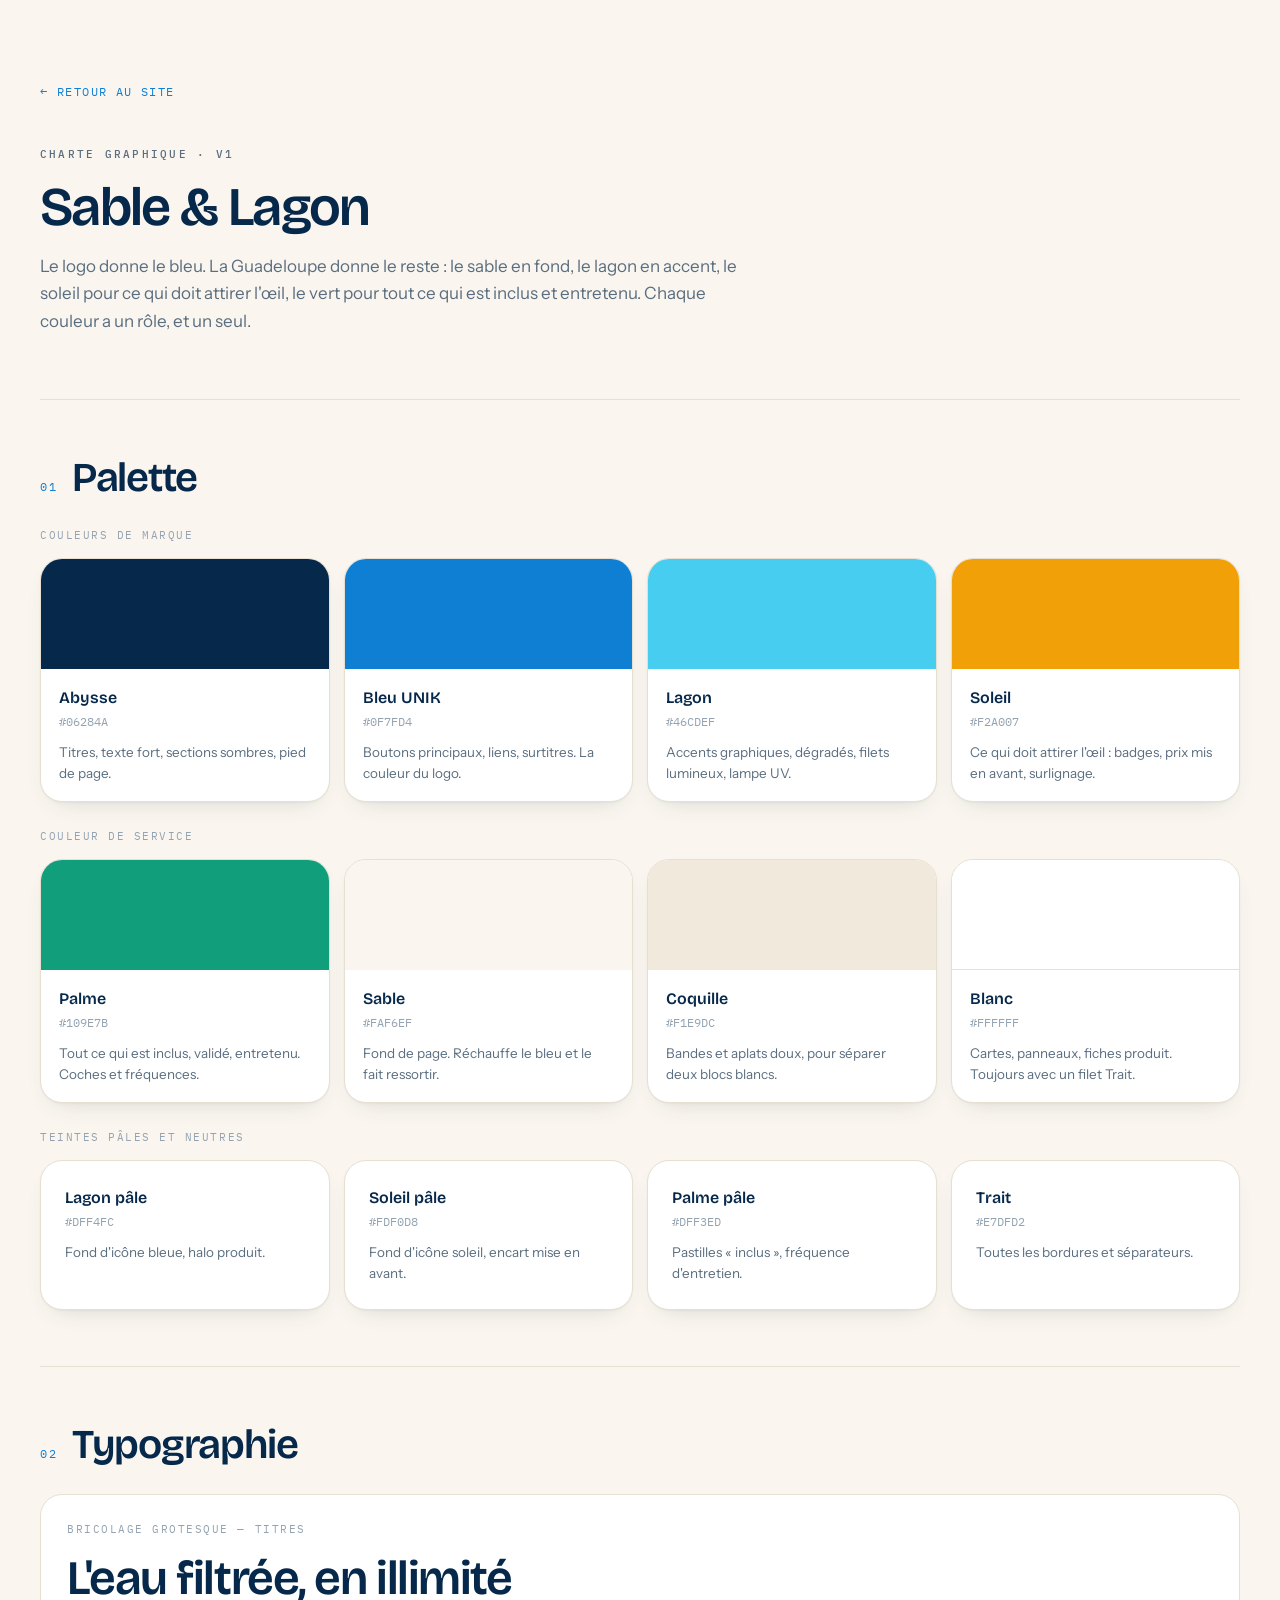
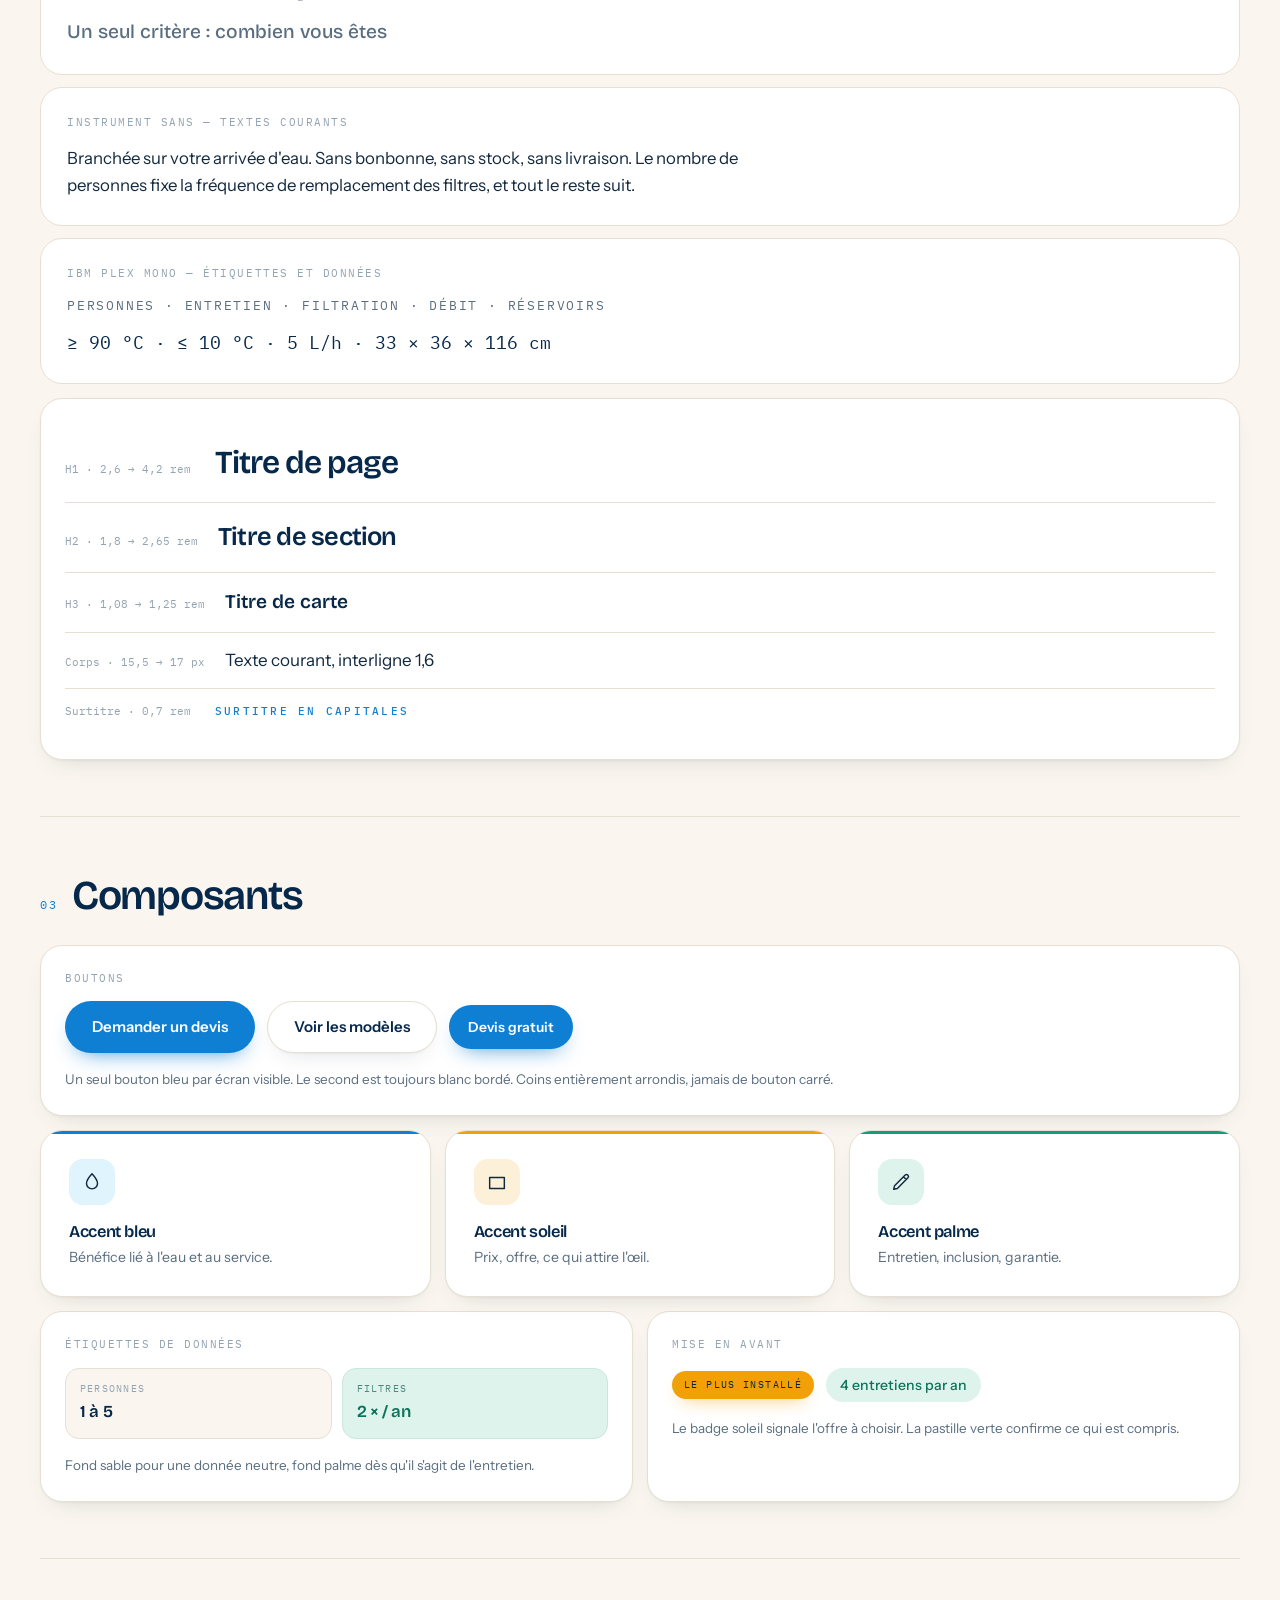
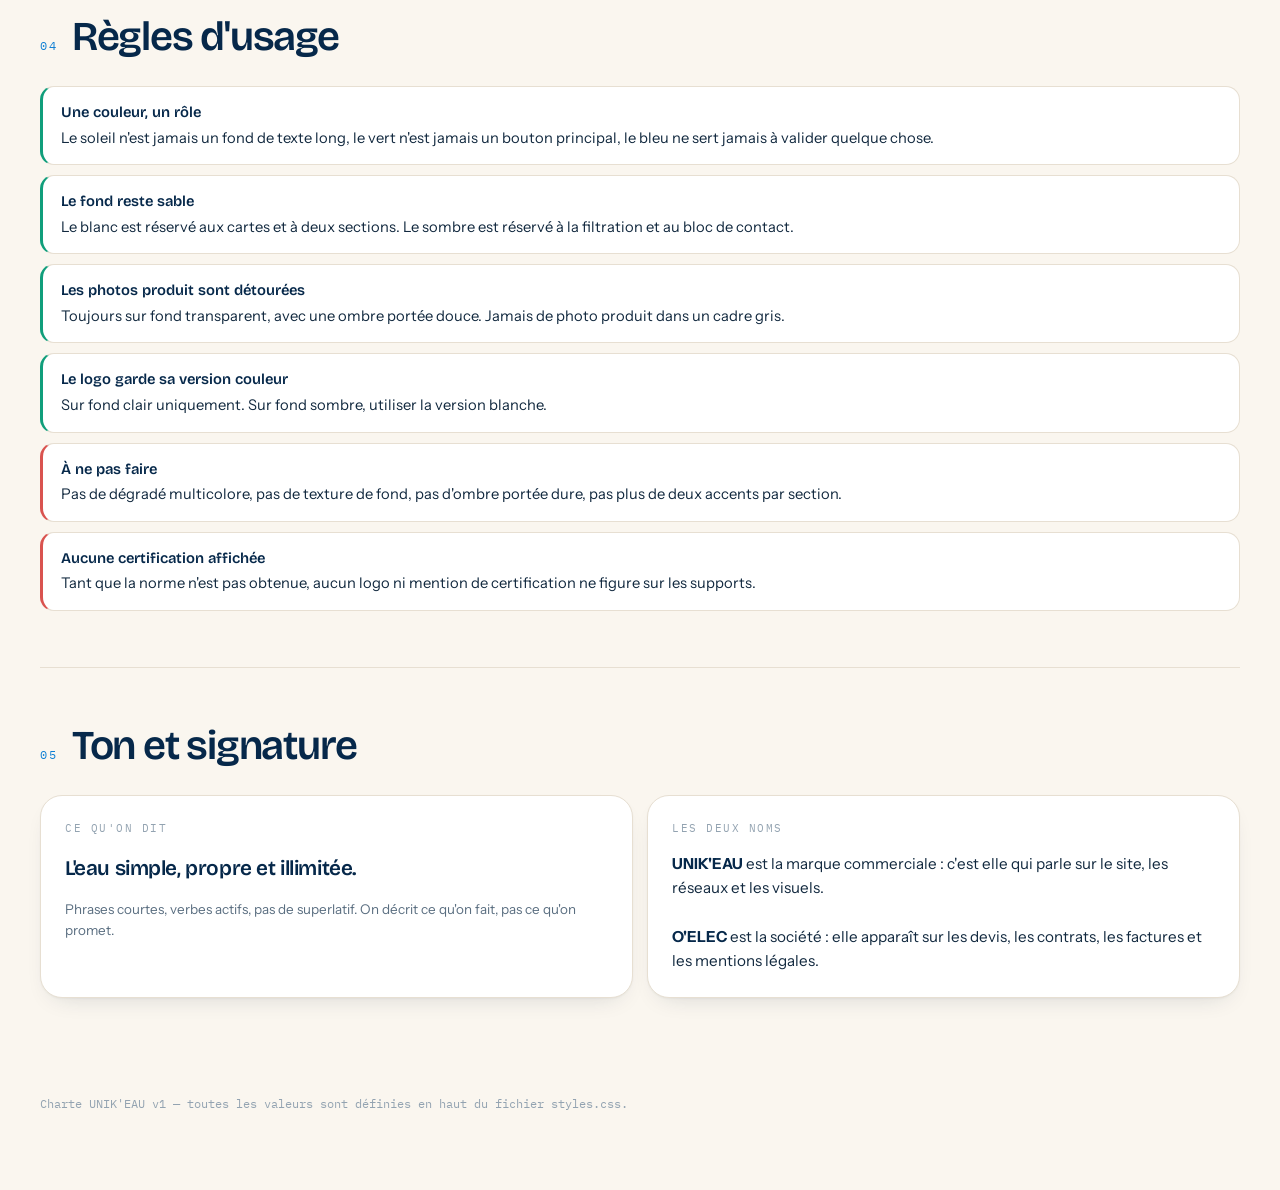
==== charte.html @ b3bba98c "Add files via upload" ====
<!doctype html>
<html lang="fr">
<head>
<meta charset="utf-8">
<meta name="viewport" content="width=device-width, initial-scale=1">
<title>Charte graphique — UNIK'EAU</title>
<meta name="robots" content="noindex, nofollow">
<meta name="theme-color" content="#FAF6EF">
<link rel="icon" href="assets/favicon.ico" sizes="any">
<link rel="preconnect" href="https://fonts.googleapis.com">
<link rel="preconnect" href="https://fonts.gstatic.com" crossorigin>
<link href="https://fonts.googleapis.com/css2?family=Bricolage+Grotesque:opsz,wght@12..96,400;12..96,500;12..96,600;12..96,700&family=Instrument+Sans:wght@400;500;600&family=IBM+Plex+Mono:wght@400;500&display=swap" rel="stylesheet">
<link rel="stylesheet" href="styles.css">
<style>
  .doc{padding:clamp(40px,6vw,80px) 0}
  .doc__head{max-width:64ch;margin-bottom:clamp(40px,5vw,64px)}
  .doc__head h1{font-size:clamp(2.2rem,4.4vw,3.4rem)}
  .doc__head p{margin-top:18px;color:var(--encre-2)}
  .block{padding:clamp(34px,4.4vw,64px) 0;border-top:1px solid var(--trait)}
  .block__title{display:flex;align-items:baseline;gap:14px;margin-bottom:28px}
  .block__num{font-family:var(--data);font-size:.74rem;letter-spacing:.16em;color:var(--bleu)}
  .grid{display:grid;gap:14px}
  .g2{grid-template-columns:repeat(2,1fr)}
  .g3{grid-template-columns:repeat(3,1fr)}
  .g4{grid-template-columns:repeat(4,1fr)}
  .card{background:var(--blanc);border:1px solid var(--trait);border-radius:var(--r-lg);padding:24px;box-shadow:var(--sh-1)}

  .swatch{border:1px solid var(--trait);border-radius:var(--r-lg);overflow:hidden;background:var(--blanc);box-shadow:var(--sh-1)}
  .swatch__chip{height:110px}
  .swatch__info{padding:16px 18px}
  .swatch__name{font-family:var(--titre);font-weight:600;font-size:1rem;color:var(--abysse)}
  .swatch__hex{font-family:var(--data);font-size:.74rem;color:var(--encre-3);margin-top:2px}
  .swatch__use{font-size:.84rem;color:var(--encre-2);margin-top:10px}

  .type__sample{border:1px solid var(--trait);border-radius:var(--r-lg);background:var(--blanc);padding:26px;margin-bottom:12px}
  .type__meta{font-family:var(--data);font-size:.68rem;letter-spacing:.14em;text-transform:uppercase;color:var(--encre-3);margin-bottom:14px}
  .scale div{display:flex;align-items:baseline;gap:20px;padding:14px 0;border-top:1px solid var(--trait);flex-wrap:wrap}
  .scale div:first-child{border-top:0}
  .scale code{font-family:var(--data);font-size:.7rem;color:var(--encre-3);min-width:130px}

  .demo{display:flex;flex-wrap:wrap;gap:12px;align-items:center}
  .rules{display:grid;gap:10px;list-style:none;margin:0;padding:0}
  .rules li{padding:14px 18px;border-radius:14px;background:var(--blanc);border:1px solid var(--trait);font-size:.92rem;border-left:3px solid var(--palme)}
  .rules li.no{border-left-color:#D9534F}
  .rules b{font-family:var(--titre);font-weight:600;color:var(--abysse);display:block;margin-bottom:2px}
  .back{display:inline-flex;align-items:center;gap:8px;font-family:var(--data);font-size:.74rem;letter-spacing:.12em;text-transform:uppercase;color:var(--bleu);text-decoration:none;margin-bottom:26px}
  @media (max-width:820px){.g4{grid-template-columns:repeat(2,1fr)}.g3{grid-template-columns:1fr}.g2{grid-template-columns:1fr}}
</style>
</head>
<body>

<div class="wrap doc">

  <a class="back" href="index.html">← Retour au site</a>

  <header class="doc__head">
    <p class="eyebrow">Charte graphique · v1</p>
    <h1>Sable &amp; Lagon</h1>
    <p>Le logo donne le bleu. La Guadeloupe donne le reste : le sable en fond, le lagon en accent, le soleil pour ce qui doit attirer l'œil, le vert pour tout ce qui est inclus et entretenu. Chaque couleur a un rôle, et un seul.</p>
  </header>

  <!-- 01 · PALETTE -->
  <section class="block">
    <div class="block__title"><span class="block__num">01</span><h2>Palette</h2></div>

    <p class="type__meta">Couleurs de marque</p>
    <div class="grid g4" style="margin-bottom:26px">
      <div class="swatch">
        <div class="swatch__chip" style="background:#06284A"></div>
        <div class="swatch__info">
          <p class="swatch__name">Abysse</p><p class="swatch__hex">#06284A</p>
          <p class="swatch__use">Titres, texte fort, sections sombres, pied de page.</p>
        </div>
      </div>
      <div class="swatch">
        <div class="swatch__chip" style="background:#0F7FD4"></div>
        <div class="swatch__info">
          <p class="swatch__name">Bleu UNIK</p><p class="swatch__hex">#0F7FD4</p>
          <p class="swatch__use">Boutons principaux, liens, surtitres. La couleur du logo.</p>
        </div>
      </div>
      <div class="swatch">
        <div class="swatch__chip" style="background:#46CDEF"></div>
        <div class="swatch__info">
          <p class="swatch__name">Lagon</p><p class="swatch__hex">#46CDEF</p>
          <p class="swatch__use">Accents graphiques, dégradés, filets lumineux, lampe UV.</p>
        </div>
      </div>
      <div class="swatch">
        <div class="swatch__chip" style="background:#F2A007"></div>
        <div class="swatch__info">
          <p class="swatch__name">Soleil</p><p class="swatch__hex">#F2A007</p>
          <p class="swatch__use">Ce qui doit attirer l'œil : badges, prix mis en avant, surlignage.</p>
        </div>
      </div>
    </div>

    <p class="type__meta">Couleur de service</p>
    <div class="grid g4" style="margin-bottom:26px">
      <div class="swatch">
        <div class="swatch__chip" style="background:#109E7B"></div>
        <div class="swatch__info">
          <p class="swatch__name">Palme</p><p class="swatch__hex">#109E7B</p>
          <p class="swatch__use">Tout ce qui est inclus, validé, entretenu. Coches et fréquences.</p>
        </div>
      </div>
      <div class="swatch">
        <div class="swatch__chip" style="background:#FAF6EF"></div>
        <div class="swatch__info">
          <p class="swatch__name">Sable</p><p class="swatch__hex">#FAF6EF</p>
          <p class="swatch__use">Fond de page. Réchauffe le bleu et le fait ressortir.</p>
        </div>
      </div>
      <div class="swatch">
        <div class="swatch__chip" style="background:#F1E9DC"></div>
        <div class="swatch__info">
          <p class="swatch__name">Coquille</p><p class="swatch__hex">#F1E9DC</p>
          <p class="swatch__use">Bandes et aplats doux, pour séparer deux blocs blancs.</p>
        </div>
      </div>
      <div class="swatch">
        <div class="swatch__chip" style="background:#FFFFFF;border-bottom:1px solid #E7DFD2"></div>
        <div class="swatch__info">
          <p class="swatch__name">Blanc</p><p class="swatch__hex">#FFFFFF</p>
          <p class="swatch__use">Cartes, panneaux, fiches produit. Toujours avec un filet Trait.</p>
        </div>
      </div>
    </div>

    <p class="type__meta">Teintes pâles et neutres</p>
    <div class="grid g4">
      <div class="card"><p class="swatch__name">Lagon pâle</p><p class="swatch__hex">#DFF4FC</p><p class="swatch__use">Fond d'icône bleue, halo produit.</p></div>
      <div class="card"><p class="swatch__name">Soleil pâle</p><p class="swatch__hex">#FDF0D8</p><p class="swatch__use">Fond d'icône soleil, encart mise en avant.</p></div>
      <div class="card"><p class="swatch__name">Palme pâle</p><p class="swatch__hex">#DFF3ED</p><p class="swatch__use">Pastilles « inclus », fréquence d'entretien.</p></div>
      <div class="card"><p class="swatch__name">Trait</p><p class="swatch__hex">#E7DFD2</p><p class="swatch__use">Toutes les bordures et séparateurs.</p></div>
    </div>
  </section>

  <!-- 02 · TYPOGRAPHIE -->
  <section class="block">
    <div class="block__title"><span class="block__num">02</span><h2>Typographie</h2></div>

    <div class="type__sample">
      <p class="type__meta">Bricolage Grotesque — titres</p>
      <p style="font-family:var(--titre);font-weight:600;font-size:clamp(2rem,4vw,3rem);letter-spacing:-.03em;line-height:1.05;color:var(--abysse)">L'eau filtrée, en illimité</p>
      <p style="font-family:var(--titre);font-weight:500;font-size:1.2rem;margin-top:14px;color:var(--encre-2)">Un seul critère : combien vous êtes</p>
    </div>

    <div class="type__sample">
      <p class="type__meta">Instrument Sans — textes courants</p>
      <p style="font-size:1.05rem;max-width:62ch">Branchée sur votre arrivée d'eau. Sans bonbonne, sans stock, sans livraison. Le nombre de personnes fixe la fréquence de remplacement des filtres, et tout le reste suit.</p>
    </div>

    <div class="type__sample">
      <p class="type__meta">IBM Plex Mono — étiquettes et données</p>
      <p style="font-family:var(--data);font-size:.8rem;letter-spacing:.14em;text-transform:uppercase;color:var(--encre-2)">Personnes · Entretien · Filtration · Débit · Réservoirs</p>
      <p style="font-family:var(--data);font-size:1.1rem;margin-top:12px;color:var(--abysse)">≥ 90 °C · ≤ 10 °C · 5 L/h · 33 × 36 × 116 cm</p>
    </div>

    <div class="card scale" style="margin-top:14px">
      <div><code>H1 · 2,6 → 4,2 rem</code><span style="font-family:var(--titre);font-weight:600;font-size:2rem;letter-spacing:-.03em;color:var(--abysse)">Titre de page</span></div>
      <div><code>H2 · 1,8 → 2,65 rem</code><span style="font-family:var(--titre);font-weight:600;font-size:1.6rem;letter-spacing:-.03em;color:var(--abysse)">Titre de section</span></div>
      <div><code>H3 · 1,08 → 1,25 rem</code><span style="font-family:var(--titre);font-weight:600;font-size:1.2rem;color:var(--abysse)">Titre de carte</span></div>
      <div><code>Corps · 15,5 → 17 px</code><span>Texte courant, interligne 1,6</span></div>
      <div><code>Surtitre · 0,7 rem</code><span class="eyebrow" style="margin:0">Surtitre en capitales</span></div>
    </div>
  </section>

  <!-- 03 · COMPOSANTS -->
  <section class="block">
    <div class="block__title"><span class="block__num">03</span><h2>Composants</h2></div>

    <div class="card" style="margin-bottom:14px">
      <p class="type__meta">Boutons</p>
      <div class="demo">
        <span class="btn btn--primary">Demander un devis</span>
        <span class="btn btn--soft">Voir les modèles</span>
        <span class="btn btn--primary btn--sm">Devis gratuit</span>
      </div>
      <p class="swatch__use" style="margin-top:16px">Un seul bouton bleu par écran visible. Le second est toujours blanc bordé. Coins entièrement arrondis, jamais de bouton carré.</p>
    </div>

    <div class="grid g3" style="margin-bottom:14px">
      <div class="perk perk--bleu">
        <span class="perk__ico"><svg viewBox="0 0 24 24" aria-hidden="true"><path d="M12 3s6 6.5 6 10.5A6 6 0 0 1 6 13.5C6 9.5 12 3 12 3Z" fill="none" stroke="currentColor" stroke-width="1.6"/></svg></span>
        <h3>Accent bleu</h3><p>Bénéfice lié à l'eau et au service.</p>
      </div>
      <div class="perk perk--soleil">
        <span class="perk__ico"><svg viewBox="0 0 24 24" aria-hidden="true"><path d="M4 7h16v12H4z" fill="none" stroke="currentColor" stroke-width="1.6"/></svg></span>
        <h3>Accent soleil</h3><p>Prix, offre, ce qui attire l'œil.</p>
      </div>
      <div class="perk perk--palme">
        <span class="perk__ico"><svg viewBox="0 0 24 24" aria-hidden="true"><path d="m14.7 6.3 3 3M4 20l1-4L16.6 4.4a2 2 0 0 1 2.8 0l.2.2a2 2 0 0 1 0 2.8L8 19l-4 1Z" fill="none" stroke="currentColor" stroke-width="1.6"/></svg></span>
        <h3>Accent palme</h3><p>Entretien, inclusion, garantie.</p>
      </div>
    </div>

    <div class="grid g2">
      <div class="card">
        <p class="type__meta">Étiquettes de données</p>
        <div class="meters" style="margin-top:0">
          <p class="meter"><span class="meter__k">Personnes</span><span class="meter__v">1 à 5</span></p>
          <p class="meter meter--palme"><span class="meter__k">Filtres</span><span class="meter__v">2 × / an</span></p>
        </div>
        <p class="swatch__use" style="margin-top:16px">Fond sable pour une donnée neutre, fond palme dès qu'il s'agit de l'entretien.</p>
      </div>
      <div class="card">
        <p class="type__meta">Mise en avant</p>
        <div class="demo">
          <span class="mcard__flag" style="position:static">Le plus installé</span>
          <span class="plan__maint" style="margin:0">4 entretiens par an</span>
        </div>
        <p class="swatch__use" style="margin-top:16px">Le badge soleil signale l'offre à choisir. La pastille verte confirme ce qui est compris.</p>
      </div>
    </div>
  </section>

  <!-- 04 · RÈGLES -->
  <section class="block">
    <div class="block__title"><span class="block__num">04</span><h2>Règles d'usage</h2></div>
    <ul class="rules">
      <li><b>Une couleur, un rôle</b>Le soleil n'est jamais un fond de texte long, le vert n'est jamais un bouton principal, le bleu ne sert jamais à valider quelque chose.</li>
      <li><b>Le fond reste sable</b>Le blanc est réservé aux cartes et à deux sections. Le sombre est réservé à la filtration et au bloc de contact.</li>
      <li><b>Les photos produit sont détourées</b>Toujours sur fond transparent, avec une ombre portée douce. Jamais de photo produit dans un cadre gris.</li>
      <li><b>Le logo garde sa version couleur</b>Sur fond clair uniquement. Sur fond sombre, utiliser la version blanche.</li>
      <li class="no"><b>À ne pas faire</b>Pas de dégradé multicolore, pas de texture de fond, pas d'ombre portée dure, pas plus de deux accents par section.</li>
      <li class="no"><b>Aucune certification affichée</b>Tant que la norme n'est pas obtenue, aucun logo ni mention de certification ne figure sur les supports.</li>
    </ul>
  </section>

  <!-- 05 · IDENTITÉ ÉCRITE -->
  <section class="block">
    <div class="block__title"><span class="block__num">05</span><h2>Ton et signature</h2></div>
    <div class="grid g2">
      <div class="card">
        <p class="type__meta">Ce qu'on dit</p>
        <p style="font-family:var(--titre);font-size:1.3rem;font-weight:600;letter-spacing:-.02em;color:var(--abysse)">L'eau simple, propre et illimitée.</p>
        <p class="swatch__use" style="margin-top:14px">Phrases courtes, verbes actifs, pas de superlatif. On décrit ce qu'on fait, pas ce qu'on promet.</p>
      </div>
      <div class="card">
        <p class="type__meta">Les deux noms</p>
        <p style="font-size:.95rem"><strong style="color:var(--abysse)">UNIK'EAU</strong> est la marque commerciale : c'est elle qui parle sur le site, les réseaux et les visuels.<br><br><strong style="color:var(--abysse)">O'ELEC</strong> est la société : elle apparaît sur les devis, les contrats, les factures et les mentions légales.</p>
      </div>
    </div>
  </section>

  <p style="margin-top:40px;font-family:var(--data);font-size:.72rem;color:var(--encre-3)">
    Charte UNIK'EAU v1 — toutes les valeurs sont définies en haut du fichier styles.css.
  </p>
</div>

</body>
</html>
---- styles.css ----
/* ==========================================================================
   UNIK'EAU — CHARTE GRAPHIQUE « SABLE & LAGON »
   --------------------------------------------------------------------------
   Le logo donne le bleu. La Guadeloupe donne le reste :
   le sable en fond, le lagon en accent, le soleil pour ce qui doit
   attirer l'œil, le vert pour tout ce qui est inclus et entretenu.

   RÔLES DES COULEURS — ne jamais les mélanger
   · Abysse   #06284A  titres, sections sombres, texte fort
   · Bleu     #0F7FD4  actions principales, liens, marque
   · Lagon    #46CDEF  accents graphiques, dégradés, filets
   · Soleil   #F2A007  mises en avant, badges, chiffres clés
   · Palme    #109E7B  ce qui est inclus, validé, entretenu
   · Sable    #FAF6EF  fond de page
   · Coquille #F1E9DC  bandes, séparations, aplats doux

   TYPOGRAPHIE
   · Bricolage Grotesque  titres
   · Instrument Sans      textes courants
   · IBM Plex Mono        étiquettes, données, chiffres techniques
   ========================================================================== */

:root{
  /* ---- Couleurs de marque ---- */
  --abysse:#06284A;
  --abysse-2:#041D38;
  --bleu:#0F7FD4;
  --bleu-d:#0B62A8;
  --lagon:#46CDEF;
  --lagon-p:#DFF4FC;
  --soleil:#F2A007;
  --soleil-p:#FDF0D8;
  --palme:#109E7B;
  --palme-p:#DFF3ED;

  /* ---- Neutres ---- */
  --sable:#FAF6EF;
  --coquille:#F1E9DC;
  --blanc:#FFFFFF;
  --encre:#12293F;
  --encre-2:#5A6E80;
  --encre-3:#93A3B1;
  --trait:#E7DFD2;
  --trait-2:#D8CDBB;

  /* ---- Typographie ---- */
  --titre:'Bricolage Grotesque',system-ui,sans-serif;
  --texte:'Instrument Sans',system-ui,-apple-system,sans-serif;
  --data:'IBM Plex Mono',ui-monospace,monospace;

  /* ---- Formes ---- */
  --r-sm:12px; --r-md:16px; --r-lg:22px; --r-xl:28px; --r-pill:999px;
  --ease:cubic-bezier(.2,.8,.25,1);
  --sh-1:0 1px 2px rgba(18,41,63,.04), 0 10px 26px -14px rgba(18,41,63,.2);
  --sh-2:0 2px 5px rgba(18,41,63,.05), 0 26px 50px -24px rgba(18,41,63,.28);

  --wrap:1200px;
  --pad:clamp(20px,5vw,44px);
}

*,*::before,*::after{box-sizing:border-box}
html{scroll-behavior:smooth;-webkit-text-size-adjust:100%;overflow-x:hidden}
body{
  margin:0;background:var(--sable);color:var(--encre);
  font-family:var(--texte);font-size:clamp(15.5px,.45vw + 14.6px,17px);line-height:1.6;
  overflow-x:hidden;-webkit-font-smoothing:antialiased;
}
img{max-width:100%;height:auto;display:block}
a{color:inherit}
::selection{background:var(--lagon-p)}

.wrap{width:100%;max-width:var(--wrap);margin-inline:auto;padding-inline:var(--pad)}
.wrap--narrow{max-width:880px}
.section{padding:clamp(62px,7.5vw,106px) 0;position:relative}
.section--tight{padding-block:clamp(34px,4vw,56px)}
.section--blanc{background:var(--blanc);border-block:1px solid var(--trait)}
.section--coquille{background:var(--coquille)}

.skip{position:absolute;left:-9999px;top:0;background:#fff;padding:12px 18px;z-index:200}
.skip:focus{left:0}
:where(a,button,summary):focus-visible{outline:2px solid var(--bleu);outline-offset:3px;border-radius:10px}

.progress{position:fixed;top:0;left:0;right:0;height:3px;z-index:120}
.progress span{display:block;height:100%;width:0;background:linear-gradient(90deg,var(--bleu),var(--lagon))}

/* ================================================== TYPOGRAPHIE ======== */
h1,h2,h3{font-family:var(--titre);font-weight:600;letter-spacing:-.03em;line-height:1.05;margin:0;color:var(--abysse)}
h1{font-size:clamp(2.6rem,5.4vw,4.2rem);line-height:1.02}
h1 em{font-style:normal;color:var(--bleu);position:relative}
h1 em::after{
  content:"";position:absolute;left:-.02em;right:-.02em;bottom:.04em;height:.2em;border-radius:6px;
  background:var(--soleil);opacity:.3;z-index:-1;
}
h2{font-size:clamp(1.8rem,3.2vw,2.65rem)}
h3{font-size:clamp(1.08rem,1.35vw,1.25rem);letter-spacing:-.022em}
p{margin:0}

.eyebrow{
  font-family:var(--data);font-size:.7rem;font-weight:500;letter-spacing:.2em;
  text-transform:uppercase;color:var(--bleu);margin:0 0 16px;
}
.pill{
  display:inline-flex;align-items:center;gap:9px;margin:0 0 26px;
  font-family:var(--data);font-size:.68rem;letter-spacing:.14em;text-transform:uppercase;
  color:var(--encre-2);background:var(--blanc);border:1px solid var(--trait);
  padding:8px 15px;border-radius:var(--r-pill);box-shadow:var(--sh-1);
}
.pill .dot{width:6px;height:6px;border-radius:50%;background:var(--palme);box-shadow:0 0 0 3px var(--palme-p)}

.lead{font-size:clamp(1rem,1.05vw,1.12rem);color:var(--encre-2);margin-top:22px;max-width:44ch}

.shead{max-width:58ch;margin:0 auto clamp(38px,4.6vw,58px);text-align:center}
.shead--left{margin-inline:0;text-align:left}
.shead__lead{margin-top:16px;color:var(--encre-2);font-size:1rem}

.link{
  display:inline-flex;align-items:center;gap:9px;margin-top:20px;
  font-family:var(--data);font-size:.74rem;letter-spacing:.1em;text-transform:uppercase;
  color:var(--bleu);text-decoration:none;transition:gap .25s var(--ease);
}
.link svg{width:16px;height:16px;fill:none;stroke:currentColor;stroke-width:1.7;stroke-linecap:round;stroke-linejoin:round}
.link:hover{gap:14px}

/* ====================================================== BOUTONS ======== */
.btn{
  display:inline-flex;align-items:center;justify-content:center;gap:10px;
  font-family:var(--texte);font-weight:600;font-size:.94rem;
  padding:13px 26px;border-radius:var(--r-pill);border:1px solid transparent;
  text-decoration:none;cursor:pointer;white-space:nowrap;
  transition:transform .2s var(--ease),box-shadow .25s,background .25s,border-color .25s,color .25s;
}
.btn:hover{transform:translateY(-2px)}
.btn:active{transform:translateY(0) scale(.98)}
.btn .ico{width:19px;height:19px;fill:currentColor;flex:none}
.btn--primary{color:#fff;background:var(--bleu);box-shadow:0 10px 22px -12px rgba(15,127,212,.9)}
.btn--primary:hover{background:var(--bleu-d);box-shadow:0 16px 30px -14px rgba(15,127,212,1)}
.btn--soft{color:var(--abysse);background:var(--blanc);border-color:var(--trait);box-shadow:var(--sh-1)}
.btn--soft:hover{border-color:var(--trait-2)}
.btn--outline{color:#fff;background:transparent;border-color:rgba(255,255,255,.32)}
.btn--outline:hover{background:rgba(255,255,255,.1)}
.btn--sm{padding:10px 18px;font-size:.87rem}
.btn--lg{padding:16px 30px;font-size:1rem}
.btn--full{width:100%;margin-top:24px}

/* ========================================================== NAV ======== */
.nav{position:sticky;top:0;z-index:100;border-bottom:1px solid transparent;transition:background .3s,border-color .3s}
.nav.is-stuck{background:rgba(250,246,239,.88);border-bottom-color:var(--trait);-webkit-backdrop-filter:blur(18px);backdrop-filter:blur(18px)}
.nav__inner{width:100%;max-width:var(--wrap);margin-inline:auto;padding:14px var(--pad);display:flex;align-items:center;gap:24px}
.nav__brand{flex:none;line-height:0}
.nav__brand img{width:112px}
.nav__links{display:flex;gap:28px;margin-inline:auto}
.nav__links a{text-decoration:none;font-size:.93rem;font-weight:500;color:var(--encre-2);position:relative;padding:6px 0;transition:color .2s}
.nav__links a::after{content:"";position:absolute;left:0;right:100%;bottom:0;height:2px;border-radius:2px;background:var(--soleil);transition:right .3s var(--ease)}
.nav__links a:hover{color:var(--abysse)}
.nav__links a:hover::after{right:0}
.nav__actions{display:flex;align-items:center;gap:16px;flex:none}
.nav__tel{font-family:var(--data);font-size:.8rem;color:var(--encre-2);text-decoration:none}
.nav__tel:hover{color:var(--bleu)}

.burger{display:none;width:44px;height:44px;border:1px solid var(--trait);border-radius:13px;background:var(--blanc);cursor:pointer;padding:0}
.burger span{display:block;width:18px;height:1.6px;background:var(--abysse);margin:4px auto;border-radius:2px;transition:transform .3s var(--ease)}
.burger[aria-expanded="true"] span:first-child{transform:translateY(3px) rotate(45deg)}
.burger[aria-expanded="true"] span:last-child{transform:translateY(-2.6px) rotate(-45deg)}
.mobilemenu{display:none;flex-direction:column;padding:4px var(--pad) 20px;background:var(--blanc);border-top:1px solid var(--trait)}
.mobilemenu a{padding:14px 2px;text-decoration:none;font-weight:500;border-bottom:1px solid var(--trait)}
.mobilemenu a:last-child{border-bottom:0}

/* ========================================================= HERO ======== */
.hero{padding:clamp(28px,4vw,60px) 0 clamp(40px,5vw,70px);position:relative}
.hero__grid{position:relative;display:grid;grid-template-columns:1.02fr .98fr;gap:clamp(24px,4vw,56px);align-items:center}
.hero__cta{display:flex;flex-wrap:wrap;gap:12px;margin-top:34px}

.kpi{list-style:none;margin:40px 0 0;padding:26px 0 0;border-top:1px solid var(--trait);display:grid;grid-template-columns:repeat(3,1fr);gap:18px}
.kpi li{display:flex;flex-direction:column;gap:3px}
.kpi strong{font-family:var(--titre);font-size:1.24rem;font-weight:600;letter-spacing:-.03em;color:var(--abysse)}
.kpi li:nth-child(1) strong{color:var(--soleil)}
.kpi li:nth-child(2) strong{color:var(--bleu)}
.kpi li:nth-child(3) strong{color:var(--palme)}
.kpi span{font-family:var(--data);font-size:.66rem;letter-spacing:.09em;text-transform:uppercase;color:var(--encre-3);line-height:1.4}

.showcase{position:relative;display:grid;place-items:center;padding:10px 0 24px}
.showcase__disc{
  position:absolute;bottom:4%;left:50%;transform:translateX(-50%);
  width:min(440px,90%);aspect-ratio:1/1;border-radius:50%;
  background:radial-gradient(circle at 50% 46%, var(--blanc) 0%, var(--lagon-p) 44%, rgba(223,244,252,0) 71%);
}
.showcase__disc::after{
  content:"";position:absolute;inset:8%;border-radius:50%;border:1px dashed var(--trait-2);opacity:.7;
}
.showcase__product{
  position:relative;width:auto;max-width:74%;max-height:min(60vh,530px);
  filter:drop-shadow(0 38px 38px rgba(18,41,63,.2));
  animation:flotte 8s ease-in-out infinite;
}
@keyframes flotte{0%,100%{transform:translateY(0)}50%{transform:translateY(-12px)}}

.badge{
  position:absolute;display:inline-flex;align-items:center;gap:8px;
  font-family:var(--data);font-size:.68rem;color:var(--abysse);
  background:var(--blanc);border:1px solid var(--trait);
  padding:10px 15px;border-radius:var(--r-pill);box-shadow:var(--sh-1);white-space:nowrap;
}
.badge i{width:7px;height:7px;border-radius:50%;flex:none}
.badge--a{top:12%;left:0;animation:flotte 9s ease-in-out infinite}
.badge--a i{background:var(--bleu)}
.badge--b{bottom:22%;right:0;animation:flotte 10.5s ease-in-out .8s infinite}
.badge--b i{background:var(--soleil)}

/* ====================================================== BANDEAU ======== */
.marquee{overflow:hidden;background:var(--abysse);padding:15px 0;user-select:none}
.marquee__track{display:flex;align-items:center;gap:26px;width:max-content;animation:defile 34s linear infinite}
.marquee span{font-family:var(--data);font-size:.74rem;letter-spacing:.2em;text-transform:uppercase;color:rgba(232,240,247,.9);white-space:nowrap}
.marquee i{width:6px;height:6px;border-radius:50%;background:var(--lagon);flex:none}
.marquee i:nth-of-type(2n){background:var(--soleil)}
.marquee i:nth-of-type(3n){background:var(--palme)}
@keyframes defile{from{transform:translateX(0)}to{transform:translateX(-50%)}}

/* ======================================================== ATOUTS ======= */
.perks{display:grid;grid-template-columns:repeat(4,1fr);gap:clamp(12px,1.6vw,20px)}
.perk{
  position:relative;background:var(--blanc);border:1px solid var(--trait);border-radius:var(--r-lg);
  padding:clamp(22px,2.4vw,28px);box-shadow:var(--sh-1);overflow:hidden;
  transition:transform .3s var(--ease),box-shadow .3s;
}
.perk::before{content:"";position:absolute;top:0;left:0;right:0;height:3px;background:var(--accent,var(--bleu))}
.perk:hover{transform:translateY(-5px);box-shadow:var(--sh-2)}
.perk__ico{display:grid;place-items:center;width:46px;height:46px;border-radius:14px;background:var(--accent-pale,var(--lagon-p));margin-bottom:18px}
.perk__ico svg{width:22px;height:22px;fill:none;stroke:var(--accent,var(--bleu));stroke-width:1.6;stroke-linecap:round;stroke-linejoin:round}
.perk h3{font-size:1.03rem;margin-bottom:6px}
.perk p{font-size:.88rem;color:var(--encre-2)}
.perk--bleu{--accent:var(--bleu);--accent-pale:var(--lagon-p)}
.perk--lagon{--accent:#1BA8CE;--accent-pale:var(--lagon-p)}
.perk--soleil{--accent:var(--soleil);--accent-pale:var(--soleil-p)}
.perk--palme{--accent:var(--palme);--accent-pale:var(--palme-p)}

/* ======================================================= MODÈLES ======= */
.mgrid{display:grid;grid-template-columns:repeat(2,1fr);gap:clamp(16px,2vw,24px);align-items:start}
.mcard{
  position:relative;background:var(--blanc);border:1px solid var(--trait);border-radius:var(--r-xl);
  overflow:hidden;box-shadow:var(--sh-1);transition:transform .35s var(--ease),box-shadow .35s,border-color .35s;
}
.mcard:hover{transform:translateY(-5px);box-shadow:var(--sh-2)}
.mcard--hero{border-color:var(--trait-2)}
.mcard__flag{
  position:absolute;top:16px;right:16px;z-index:2;
  font-family:var(--data);font-size:.62rem;letter-spacing:.14em;text-transform:uppercase;
  color:var(--abysse);background:var(--soleil);padding:6px 12px;border-radius:var(--r-pill);
  box-shadow:0 8px 18px -10px rgba(242,160,7,.9);
}
.mcard__media{
  display:flex;align-items:center;justify-content:center;overflow:hidden;
  height:clamp(230px,22vw,280px);padding:24px;
  background:linear-gradient(180deg,#FFFFFF 0%, #F4FBFE 46%, var(--lagon-p) 100%);
  border-bottom:1px solid var(--trait);
}
.mcard__media img{max-height:100%;max-width:70%;width:auto;object-fit:contain;filter:drop-shadow(0 20px 22px rgba(18,41,63,.18));transition:transform .5s var(--ease)}
.mcard:hover .mcard__media img{transform:translateY(-6px) scale(1.03)}
.mcard__body{padding:clamp(22px,2.4vw,30px)}
.mcard__kicker{font-family:var(--data);font-size:.66rem;letter-spacing:.15em;text-transform:uppercase;color:var(--bleu);margin-bottom:9px}
.mcard__pitch{margin-top:10px;font-size:.92rem;color:var(--encre-2);min-height:2.9em}

.meters{display:grid;grid-template-columns:1fr 1fr;gap:10px;margin-top:20px}
.meter{display:flex;flex-direction:column;gap:3px;padding:12px 14px;border-radius:14px;background:var(--sable);border:1px solid var(--trait)}
.meter--palme{background:var(--palme-p);border-color:#C8E7DE}
.meter__k{font-family:var(--data);font-size:.6rem;letter-spacing:.13em;text-transform:uppercase;color:var(--encre-3)}
.meter--palme .meter__k{color:#4C8A7B}
.meter__v{font-family:var(--titre);font-size:1.05rem;font-weight:600;letter-spacing:-.02em;color:var(--abysse)}
.meter--palme .meter__v{color:#0B7359}

.mcard__toggle{
  width:100%;margin-top:20px;padding:12px 18px;cursor:pointer;
  display:flex;align-items:center;justify-content:space-between;gap:12px;
  font-family:var(--data);font-size:.7rem;letter-spacing:.16em;text-transform:uppercase;
  color:var(--encre-2);background:var(--blanc);border:1px solid var(--trait);border-radius:var(--r-pill);
  transition:border-color .25s,color .25s,background .25s;
}
.mcard__toggle svg{width:18px;height:18px;fill:none;stroke:var(--bleu);stroke-width:1.8;stroke-linecap:round;stroke-linejoin:round;transition:transform .4s var(--ease)}
.mcard__toggle:hover{border-color:var(--trait-2);color:var(--abysse)}
.mcard:hover .mcard__toggle svg,
.mcard.is-open .mcard__toggle svg{transform:rotate(180deg)}

.mcard__reveal{display:grid;grid-template-rows:0fr;opacity:0;margin-top:0;transition:grid-template-rows .55s var(--ease),opacity .35s,margin-top .55s var(--ease)}
.mcard__revealin{overflow:hidden;min-height:0}
.mcard:hover .mcard__reveal,
.mcard.is-open .mcard__reveal,
.mcard:focus-within .mcard__reveal{grid-template-rows:1fr;opacity:1;margin-top:18px}

.specs{margin:0;padding:0;display:grid}
.specs div{
  display:grid;grid-template-columns:minmax(94px,.4fr) 1fr;gap:16px;padding:10px 0;
  border-top:1px solid var(--trait);opacity:0;transform:translateY(8px);
  transition:opacity .4s var(--ease),transform .4s var(--ease);
}
.mcard:hover .specs div,
.mcard.is-open .specs div,
.mcard:focus-within .specs div{opacity:1;transform:none}
.specs div:nth-child(1){transition-delay:.04s}
.specs div:nth-child(2){transition-delay:.08s}
.specs div:nth-child(3){transition-delay:.12s}
.specs div:nth-child(4){transition-delay:.16s}
.specs div:nth-child(5){transition-delay:.2s}
.specs div:nth-child(6){transition-delay:.24s}
.specs div:nth-child(7){transition-delay:.28s}
.specs div:nth-child(8){transition-delay:.32s}
.specs div:nth-child(9){transition-delay:.36s}
.specs div:nth-child(10){transition-delay:.4s}
.specs dt{margin:0;font-family:var(--data);font-size:.66rem;letter-spacing:.11em;text-transform:uppercase;color:var(--encre-3);padding-top:2px}
.specs dd{margin:0;font-size:.9rem;font-weight:500;color:var(--abysse)}
.mcard__note{margin-top:16px;font-size:.8rem;color:var(--encre-3)}

/* ==================================================== FILTRATION ======= */
.section--dark{background:linear-gradient(180deg,var(--abysse),var(--abysse-2));color:#D9E6F1}
.section--dark h2,.section--dark h3{color:#fff}
.section--dark .eyebrow{color:var(--lagon)}
.section--dark .shead__lead{color:rgba(214,231,245,.72)}

.rail{position:relative;display:grid;grid-template-columns:repeat(4,1fr);gap:clamp(12px,1.6vw,20px)}
.rail__line{position:absolute;left:9%;right:9%;top:60px;height:1px;overflow:hidden;background:rgba(70,205,239,.22)}
.rail__pulse{position:absolute;top:-1px;left:-22%;width:22%;height:3px;border-radius:3px;background:linear-gradient(90deg,transparent,var(--lagon),transparent);animation:flux 4.4s cubic-bezier(.55,0,.45,1) infinite}
@keyframes flux{0%{left:-22%}100%{left:100%}}

.stage{padding:clamp(22px,2.4vw,28px);border-radius:var(--r-lg);background:rgba(255,255,255,.05);border:1px solid rgba(150,205,240,.16);transition:transform .35s var(--ease),background .35s}
.stage:hover{transform:translateY(-6px);background:rgba(255,255,255,.09)}
.stage__id{font-family:var(--data);font-size:.72rem;letter-spacing:.16em;color:var(--lagon);margin:0 0 20px}
.stage h3{font-family:var(--titre);font-size:1.8rem;letter-spacing:-.04em}
.stage__name{margin:5px 0 12px;font-family:var(--data);font-size:.68rem;letter-spacing:.1em;text-transform:uppercase;color:rgba(190,220,242,.66)}
.stage__txt{font-size:.87rem;color:rgba(206,227,245,.78)}

.uv{
  margin-top:clamp(18px,2vw,26px);padding:clamp(26px,3vw,40px);border-radius:var(--r-xl);overflow:hidden;
  display:grid;grid-template-columns:auto 1fr;gap:clamp(24px,3.4vw,48px);align-items:center;
  background:rgba(255,255,255,.05);border:1px solid rgba(150,205,240,.16);
}
.uv__tube{display:grid;place-items:center;width:clamp(54px,6vw,80px);height:clamp(110px,13vw,160px);position:relative}
.uv__tube span{
  width:11px;height:100%;border-radius:var(--r-pill);
  background:linear-gradient(180deg,rgba(70,205,239,.3),#D6F4FE 22%,var(--lagon) 50%,#D6F4FE 78%,rgba(70,205,239,.3));
  box-shadow:0 0 22px 7px rgba(70,205,239,.45);animation:respire 4.8s ease-in-out infinite;
}
@keyframes respire{0%,100%{opacity:.72}50%{opacity:1}}
.uv__text h3{font-size:clamp(1.25rem,1.9vw,1.6rem)}
.uv__text p{margin-top:12px;color:rgba(206,227,245,.78);max-width:56ch}

/* ======================================================== ÉTAPES ======= */
.steps{list-style:none;margin:0;padding:0;display:grid;grid-template-columns:repeat(4,1fr);gap:clamp(12px,1.6vw,20px)}
.step{background:var(--blanc);border:1px solid var(--trait);border-radius:var(--r-lg);padding:clamp(22px,2.4vw,28px);box-shadow:var(--sh-1);transition:transform .3s var(--ease),box-shadow .3s}
.step:hover{transform:translateY(-5px);box-shadow:var(--sh-2)}
.step__id{
  display:grid;place-items:center;width:38px;height:38px;border-radius:12px;margin:0 0 18px;
  font-family:var(--data);font-size:.82rem;color:var(--abysse);background:var(--coquille);
}
.step:nth-child(4) .step__id{background:var(--palme-p);color:#0B7359}
.step h3{font-size:1.03rem;margin-bottom:9px}
.step p:last-child{font-size:.88rem;color:var(--encre-2)}

/* ======================================================== TARIFS ======= */
.plans{display:grid;grid-template-columns:repeat(2,1fr);gap:clamp(16px,2vw,24px);max-width:900px;margin-inline:auto}
.plan{position:relative;display:flex;flex-direction:column;background:var(--blanc);border:1px solid var(--trait);border-radius:var(--r-xl);padding:clamp(28px,3vw,38px);box-shadow:var(--sh-1);transition:transform .3s var(--ease),box-shadow .3s}
.plan:hover{transform:translateY(-5px);box-shadow:var(--sh-2)}
.plan--featured{border-color:var(--soleil)}
.plan__badge{position:absolute;top:-12px;left:50%;transform:translateX(-50%);font-family:var(--data);font-size:.62rem;letter-spacing:.15em;text-transform:uppercase;color:var(--abysse);background:var(--soleil);padding:6px 14px;border-radius:var(--r-pill);white-space:nowrap}
.plan__for{font-family:var(--data);font-size:.68rem;letter-spacing:.14em;text-transform:uppercase;color:var(--bleu);margin:0}
.plan__price{display:flex;align-items:baseline;gap:4px;margin:20px 0 6px;flex-wrap:wrap}
.plan__num,.plan__cur{font-family:var(--titre);font-size:clamp(2.7rem,4.4vw,3.4rem);font-weight:600;letter-spacing:-.05em;line-height:1;color:var(--abysse)}
.plan__unit{font-family:var(--data);font-size:.72rem;letter-spacing:.08em;color:var(--encre-3);margin-left:8px}
.plan__maint{display:inline-flex;align-self:flex-start;align-items:center;gap:8px;font-size:.88rem;font-weight:500;color:#0B7359;background:var(--palme-p);border-radius:var(--r-pill);padding:6px 14px;margin-top:4px}
.plan__list{list-style:none;margin:22px 0 26px;padding:22px 0 0;border-top:1px solid var(--trait);display:grid;gap:11px}
.plan__list li{position:relative;padding-left:27px;font-size:.9rem;color:var(--encre-2)}
.plan__list li::before{content:"";position:absolute;left:0;top:.42em;width:15px;height:15px;border-radius:50%;background:var(--palme)}
.plan__list li::after{content:"";position:absolute;left:4.6px;top:calc(.42em + 5px);width:5px;height:3px;border-left:1.7px solid #fff;border-bottom:1.7px solid #fff;transform:rotate(-45deg)}
.plan .btn--full{margin-top:auto}
.plans__note{max-width:62ch;margin:30px auto 0;text-align:center;font-size:.82rem;color:var(--encre-3)}

/* =================================================== CADRE LÉGAL ======= */
.law{display:grid;grid-template-columns:1.15fr .85fr;gap:clamp(24px,3.4vw,50px);align-items:center;background:var(--blanc);border:1px solid var(--trait);border-radius:var(--r-xl);padding:clamp(28px,3.4vw,46px);box-shadow:var(--sh-1)}
.law__head h2{margin-bottom:14px}
.law__head p{color:var(--encre-2);font-size:.96rem;max-width:50ch}
.law__points{list-style:none;margin:0;padding:0;display:grid;gap:10px}
.law__points li{display:grid;gap:3px;padding:16px 18px;border-radius:16px;background:var(--sable);border:1px solid var(--trait);border-left:3px solid var(--palme)}
.law__points strong{font-family:var(--titre);font-weight:600;font-size:.98rem;letter-spacing:-.02em;color:var(--abysse)}
.law__points span{font-size:.85rem;color:var(--encre-2)}

/* ========================================================== FAQ ======== */
.faq{display:grid;gap:10px;margin-top:30px}
.qa{background:var(--blanc);border:1px solid var(--trait);border-radius:var(--r-md);overflow:hidden;transition:border-color .25s,box-shadow .25s}
.qa[open]{border-color:var(--trait-2);box-shadow:var(--sh-1)}
.qa summary{list-style:none;cursor:pointer;padding:19px 56px 19px 22px;position:relative;font-family:var(--titre);font-weight:500;font-size:1rem;letter-spacing:-.02em;color:var(--abysse)}
.qa summary::-webkit-details-marker{display:none}
.qa__plus{position:absolute;right:22px;top:50%;width:13px;height:13px;transform:translateY(-50%)}
.qa__plus::before,.qa__plus::after{content:"";position:absolute;left:0;top:6px;width:13px;height:1.8px;border-radius:2px;background:var(--bleu);transition:transform .3s var(--ease)}
.qa__plus::after{transform:rotate(90deg)}
.qa[open] .qa__plus::before{background:var(--soleil)}
.qa[open] .qa__plus::after{transform:rotate(0);background:var(--soleil)}
.qa__body{padding:0 22px 20px;color:var(--encre-2);font-size:.93rem}

/* ====================================================== CONTACT ======== */
.cta{position:relative;overflow:hidden;border-radius:clamp(24px,3vw,36px);padding:clamp(38px,5vw,72px) clamp(24px,4vw,56px);text-align:center;color:#D9E6F1;background:linear-gradient(160deg,#0A3E76,var(--abysse-2) 74%)}
.cta::before{content:"";position:absolute;top:-40%;right:-10%;width:60%;height:140%;border-radius:50%;background:radial-gradient(circle,rgba(70,205,239,.3),transparent 66%);pointer-events:none}
.cta::after{content:"";position:absolute;bottom:-30%;left:-8%;width:44%;height:100%;border-radius:50%;background:radial-gradient(circle,rgba(242,160,7,.16),transparent 68%);pointer-events:none}
.cta__inner{position:relative;max-width:58ch;margin-inline:auto}
.cta h2{color:#fff}
.cta .eyebrow{color:var(--lagon)}
.cta__lead{margin-top:14px;color:rgba(206,227,245,.8)}
.cta__actions{display:flex;flex-wrap:wrap;gap:12px;justify-content:center;margin-top:30px}
.cta__coords{list-style:none;margin:40px 0 0;padding:26px 0 0;border-top:1px solid rgba(150,205,240,.2);display:grid;grid-template-columns:repeat(4,1fr);gap:18px;text-align:left}
.cta__coords li{display:grid;gap:5px;font-size:.86rem;color:rgba(206,227,245,.8)}
.cta__coords span{font-family:var(--data);font-size:.62rem;letter-spacing:.15em;text-transform:uppercase;color:rgba(150,205,240,.7)}
.cta__coords a{color:#fff;text-decoration:none;border-bottom:1px solid rgba(150,205,240,.35);justify-self:start;overflow-wrap:anywhere;line-height:1.45}
.cta__coords a:hover{border-color:var(--lagon)}

/* ======================================================== FOOTER ======= */
.footer{background:var(--blanc);border-top:1px solid var(--trait);padding:clamp(40px,4.4vw,60px) 0 24px}
.footer__inner{display:grid;grid-template-columns:1.2fr .8fr 1fr;gap:clamp(24px,3.4vw,48px);align-items:start}
.footer__brand img{width:124px;margin-bottom:16px}
.footer__brand p{font-size:.87rem;color:var(--encre-2);max-width:34ch}
.footer__nav{display:grid;gap:9px;align-content:start}
.footer__nav a{text-decoration:none;font-size:.9rem;color:var(--encre-2);justify-self:start;transition:color .2s}
.footer__nav a:hover{color:var(--bleu)}
.footer__legal p{font-size:.82rem;color:var(--encre-3);margin-bottom:5px}
.footer__legal strong{color:var(--encre-2)}
.footer__bottom{display:flex;justify-content:space-between;gap:16px;flex-wrap:wrap;margin-top:clamp(26px,3vw,40px);padding-top:20px;border-top:1px solid var(--trait);font-family:var(--data);font-size:.72rem;color:var(--encre-3)}

/* ========================================================== FAB ======== */
.fab{position:fixed;right:18px;bottom:18px;z-index:90;width:56px;height:56px;border-radius:50%;display:grid;place-items:center;background:#25D366;box-shadow:0 14px 30px -12px rgba(37,211,102,.9);opacity:0;visibility:hidden;transform:translateY(16px) scale(.9);transition:opacity .3s,transform .3s var(--ease),visibility .3s}
.fab.is-on{opacity:1;visibility:visible;transform:none}
.fab:hover{transform:translateY(-3px) scale(1.05)}
.fab svg{width:29px;height:29px;fill:#fff}

/* ======================================================= REVEAL ======== */
.reveal{opacity:0;transform:translateY(22px);transition:opacity .75s var(--ease),transform .75s var(--ease)}
.reveal.in{opacity:1;transform:none}

/* =================================================== RESPONSIVE ======== */
@media (max-width:1100px){
  .nav__links{display:none}
  .nav__tel{display:none}
  .nav__actions{margin-left:auto}
  .burger{display:block}
  .mobilemenu{display:flex}
  .mobilemenu[hidden]{display:none}
  .perks{grid-template-columns:repeat(2,1fr)}
  .steps{grid-template-columns:repeat(2,1fr)}
}
@media (max-width:940px){
  .hero__grid{grid-template-columns:1fr;gap:8px}
  .hero__visual{order:-1}
  .mgrid{grid-template-columns:1fr}
  .rail{grid-template-columns:repeat(2,1fr)}
  .rail__line{display:none}
  .law{grid-template-columns:1fr}
  .footer__inner{grid-template-columns:1fr 1fr}
  .cta__coords{grid-template-columns:repeat(2,1fr)}
}
@media (max-width:640px){
  .kpi{grid-template-columns:1fr 1fr;gap:14px}
  .kpi li:last-child{grid-column:1/-1}
  .showcase__product{max-height:min(44vh,340px);max-width:62%}
  .badge{font-size:.62rem;padding:8px 12px}
  .badge--a{left:2%}
  .badge--b{right:2%}
  .perks{grid-template-columns:1fr}
  .rail{grid-template-columns:1fr}
  .steps{grid-template-columns:1fr}
  .plans{grid-template-columns:1fr}
  .plan--featured{margin-top:14px}
  .uv{grid-template-columns:1fr;gap:18px}
  .uv__tube{width:100%;height:54px}
  .uv__tube span{width:100%;height:10px}
  .cta__coords{grid-template-columns:1fr}
  .footer__inner{grid-template-columns:1fr}
  .specs div{grid-template-columns:1fr;gap:2px}
  .btn--lg{width:100%}
}

@media (hover:none){
  .mcard:hover .mcard__reveal{grid-template-rows:0fr;opacity:0;margin-top:0}
  .mcard.is-open .mcard__reveal{grid-template-rows:1fr;opacity:1;margin-top:18px}
  .mcard:hover .specs div{opacity:0;transform:translateY(8px)}
  .mcard.is-open .specs div{opacity:1;transform:none}
  .mcard:hover .mcard__toggle svg{transform:none}
  .mcard.is-open .mcard__toggle svg{transform:rotate(180deg)}
}

@media (prefers-reduced-motion:reduce){
  html{scroll-behavior:auto}
  *,*::before,*::after{animation-duration:.001ms !important;animation-iteration-count:1 !important;transition-duration:.001ms !important}
  .reveal{opacity:1;transform:none}
}
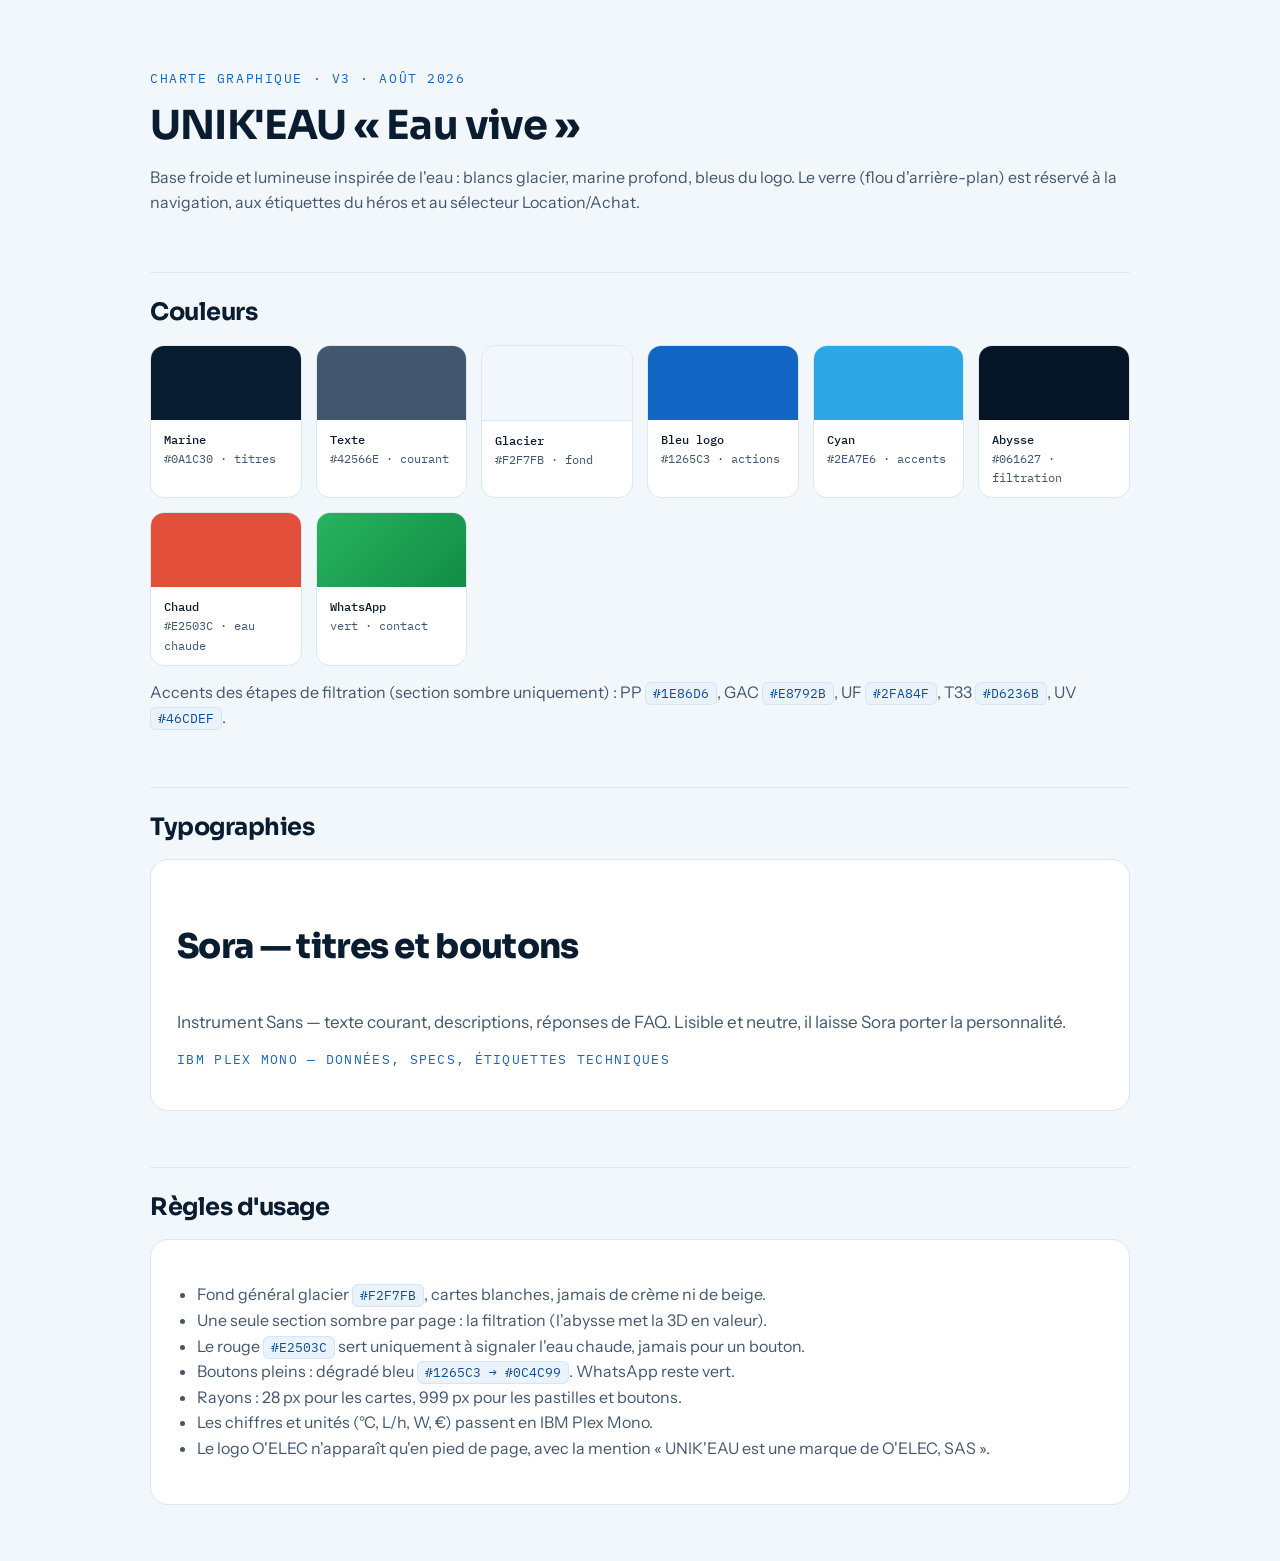
==== commit 4e5836d1: "Add files via upload" ====
--- a/charte.html
+++ b/charte.html
@@ -3,251 +3,75 @@
 <head>
 <meta charset="utf-8">
 <meta name="viewport" content="width=device-width, initial-scale=1">
-<title>Charte graphique — UNIK'EAU</title>
-<meta name="robots" content="noindex, nofollow">
-<meta name="theme-color" content="#FAF6EF">
-<link rel="icon" href="assets/favicon.ico" sizes="any">
+<title>Charte graphique — UNIK'EAU v3 « Eau vive »</title>
+<meta name="robots" content="noindex">
 <link rel="preconnect" href="https://fonts.googleapis.com">
 <link rel="preconnect" href="https://fonts.gstatic.com" crossorigin>
-<link href="https://fonts.googleapis.com/css2?family=Bricolage+Grotesque:opsz,wght@12..96,400;12..96,500;12..96,600;12..96,700&family=Instrument+Sans:wght@400;500;600&family=IBM+Plex+Mono:wght@400;500&display=swap" rel="stylesheet">
-<link rel="stylesheet" href="styles.css">
+<link href="https://fonts.googleapis.com/css2?family=Sora:wght@400;600;700;800&family=Instrument+Sans:wght@400;500;600&family=IBM+Plex+Mono:wght@400;500&display=swap" rel="stylesheet">
 <style>
-  .doc{padding:clamp(40px,6vw,80px) 0}
-  .doc__head{max-width:64ch;margin-bottom:clamp(40px,5vw,64px)}
-  .doc__head h1{font-size:clamp(2.2rem,4.4vw,3.4rem)}
-  .doc__head p{margin-top:18px;color:var(--encre-2)}
-  .block{padding:clamp(34px,4.4vw,64px) 0;border-top:1px solid var(--trait)}
-  .block__title{display:flex;align-items:baseline;gap:14px;margin-bottom:28px}
-  .block__num{font-family:var(--data);font-size:.74rem;letter-spacing:.16em;color:var(--bleu)}
-  .grid{display:grid;gap:14px}
-  .g2{grid-template-columns:repeat(2,1fr)}
-  .g3{grid-template-columns:repeat(3,1fr)}
-  .g4{grid-template-columns:repeat(4,1fr)}
-  .card{background:var(--blanc);border:1px solid var(--trait);border-radius:var(--r-lg);padding:24px;box-shadow:var(--sh-1)}
-
-  .swatch{border:1px solid var(--trait);border-radius:var(--r-lg);overflow:hidden;background:var(--blanc);box-shadow:var(--sh-1)}
-  .swatch__chip{height:110px}
-  .swatch__info{padding:16px 18px}
-  .swatch__name{font-family:var(--titre);font-weight:600;font-size:1rem;color:var(--abysse)}
-  .swatch__hex{font-family:var(--data);font-size:.74rem;color:var(--encre-3);margin-top:2px}
-  .swatch__use{font-size:.84rem;color:var(--encre-2);margin-top:10px}
-
-  .type__sample{border:1px solid var(--trait);border-radius:var(--r-lg);background:var(--blanc);padding:26px;margin-bottom:12px}
-  .type__meta{font-family:var(--data);font-size:.68rem;letter-spacing:.14em;text-transform:uppercase;color:var(--encre-3);margin-bottom:14px}
-  .scale div{display:flex;align-items:baseline;gap:20px;padding:14px 0;border-top:1px solid var(--trait);flex-wrap:wrap}
-  .scale div:first-child{border-top:0}
-  .scale code{font-family:var(--data);font-size:.7rem;color:var(--encre-3);min-width:130px}
-
-  .demo{display:flex;flex-wrap:wrap;gap:12px;align-items:center}
-  .rules{display:grid;gap:10px;list-style:none;margin:0;padding:0}
-  .rules li{padding:14px 18px;border-radius:14px;background:var(--blanc);border:1px solid var(--trait);font-size:.92rem;border-left:3px solid var(--palme)}
-  .rules li.no{border-left-color:#D9534F}
-  .rules b{font-family:var(--titre);font-weight:600;color:var(--abysse);display:block;margin-bottom:2px}
-  .back{display:inline-flex;align-items:center;gap:8px;font-family:var(--data);font-size:.74rem;letter-spacing:.12em;text-transform:uppercase;color:var(--bleu);text-decoration:none;margin-bottom:26px}
-  @media (max-width:820px){.g4{grid-template-columns:repeat(2,1fr)}.g3{grid-template-columns:1fr}.g2{grid-template-columns:1fr}}
+  :root{
+    --ink:#0A1C30;--ink-2:#42566E;--ink-3:#7488A0;
+    --bg:#F2F7FB;--bg-2:#E8F1F8;--white:#fff;--line:#DCE7F0;
+    --blue:#1265C3;--blue-d:#0C4C99;--cyan:#2EA7E6;--cyan-l:#8FD4F5;
+    --hot:#E2503C;--deep:#061627;
+  }
+  body{margin:0;font-family:"Instrument Sans",sans-serif;background:var(--bg);color:var(--ink-2);line-height:1.6}
+  .wrap{max-width:980px;margin:0 auto;padding:56px 24px}
+  h1,h2,h3{font-family:"Sora",sans-serif;color:var(--ink);letter-spacing:-.02em;line-height:1.15}
+  h1{font-size:40px;margin:0 0 8px}
+  h2{font-size:24px;margin:56px 0 18px;padding-top:26px;border-top:1px solid var(--line)}
+  .sub{font-family:"IBM Plex Mono",monospace;font-size:13px;color:var(--blue);letter-spacing:.12em;text-transform:uppercase}
+  .grid{display:grid;grid-template-columns:repeat(auto-fill,minmax(150px,1fr));gap:14px}
+  .sw{background:#fff;border:1px solid var(--line);border-radius:14px;overflow:hidden}
+  .sw i{display:block;height:74px}
+  .sw div{padding:10px 13px;font-family:"IBM Plex Mono",monospace;font-size:12px}
+  .sw b{display:block;color:var(--ink);font-weight:500}
+  .card{background:#fff;border:1px solid var(--line);border-radius:18px;padding:26px;margin-top:16px}
+  .type-sora{font-family:"Sora",sans-serif;font-weight:800;font-size:34px;color:var(--ink);letter-spacing:-.02em}
+  .type-body{font-size:17px}
+  .type-mono{font-family:"IBM Plex Mono",monospace;font-size:13px;letter-spacing:.1em;text-transform:uppercase;color:var(--blue)}
+  ul{padding-left:20px}
+  code{font-family:"IBM Plex Mono",monospace;font-size:13px;background:#EAF3FC;border:1px solid #D3E6F7;border-radius:6px;padding:2px 7px;color:var(--blue-d)}
 </style>
 </head>
 <body>
+<div class="wrap">
+  <p class="sub">Charte graphique · v3 · août 2026</p>
+  <h1>UNIK'EAU « Eau vive »</h1>
+  <p>Base froide et lumineuse inspirée de l'eau : blancs glacier, marine profond, bleus du logo. Le verre (flou d'arrière-plan) est réservé à la navigation, aux étiquettes du héros et au sélecteur Location/Achat.</p>
 
-<div class="wrap doc">
+  <h2>Couleurs</h2>
+  <div class="grid">
+    <div class="sw"><i style="background:#0A1C30"></i><div><b>Marine</b>#0A1C30 · titres</div></div>
+    <div class="sw"><i style="background:#42566E"></i><div><b>Texte</b>#42566E · courant</div></div>
+    <div class="sw"><i style="background:#F2F7FB;border-bottom:1px solid #DCE7F0"></i><div><b>Glacier</b>#F2F7FB · fond</div></div>
+    <div class="sw"><i style="background:#1265C3"></i><div><b>Bleu logo</b>#1265C3 · actions</div></div>
+    <div class="sw"><i style="background:#2EA7E6"></i><div><b>Cyan</b>#2EA7E6 · accents</div></div>
+    <div class="sw"><i style="background:#061627"></i><div><b>Abysse</b>#061627 · filtration</div></div>
+    <div class="sw"><i style="background:#E2503C"></i><div><b>Chaud</b>#E2503C · eau chaude</div></div>
+    <div class="sw"><i style="background:linear-gradient(135deg,#27B45E,#128C46)"></i><div><b>WhatsApp</b>vert · contact</div></div>
+  </div>
+  <p style="margin-top:14px">Accents des étapes de filtration (section sombre uniquement) : PP <code>#1E86D6</code>, GAC <code>#E8792B</code>, UF <code>#2FA84F</code>, T33 <code>#D6236B</code>, UV <code>#46CDEF</code>.</p>
 
-  <a class="back" href="index.html">← Retour au site</a>
+  <h2>Typographies</h2>
+  <div class="card">
+    <p class="type-sora">Sora — titres et boutons</p>
+    <p class="type-body" style="margin:14px 0">Instrument Sans — texte courant, descriptions, réponses de FAQ. Lisible et neutre, il laisse Sora porter la personnalité.</p>
+    <p class="type-mono">IBM Plex Mono — données, specs, étiquettes techniques</p>
+  </div>
 
-  <header class="doc__head">
-    <p class="eyebrow">Charte graphique · v1</p>
-    <h1>Sable &amp; Lagon</h1>
-    <p>Le logo donne le bleu. La Guadeloupe donne le reste : le sable en fond, le lagon en accent, le soleil pour ce qui doit attirer l'œil, le vert pour tout ce qui est inclus et entretenu. Chaque couleur a un rôle, et un seul.</p>
-  </header>
-
-  <!-- 01 · PALETTE -->
-  <section class="block">
-    <div class="block__title"><span class="block__num">01</span><h2>Palette</h2></div>
-
-    <p class="type__meta">Couleurs de marque</p>
-    <div class="grid g4" style="margin-bottom:26px">
-      <div class="swatch">
-        <div class="swatch__chip" style="background:#06284A"></div>
-        <div class="swatch__info">
-          <p class="swatch__name">Abysse</p><p class="swatch__hex">#06284A</p>
-          <p class="swatch__use">Titres, texte fort, sections sombres, pied de page.</p>
-        </div>
-      </div>
-      <div class="swatch">
-        <div class="swatch__chip" style="background:#0F7FD4"></div>
-        <div class="swatch__info">
-          <p class="swatch__name">Bleu UNIK</p><p class="swatch__hex">#0F7FD4</p>
-          <p class="swatch__use">Boutons principaux, liens, surtitres. La couleur du logo.</p>
-        </div>
-      </div>
-      <div class="swatch">
-        <div class="swatch__chip" style="background:#46CDEF"></div>
-        <div class="swatch__info">
-          <p class="swatch__name">Lagon</p><p class="swatch__hex">#46CDEF</p>
-          <p class="swatch__use">Accents graphiques, dégradés, filets lumineux, lampe UV.</p>
-        </div>
-      </div>
-      <div class="swatch">
-        <div class="swatch__chip" style="background:#F2A007"></div>
-        <div class="swatch__info">
-          <p class="swatch__name">Soleil</p><p class="swatch__hex">#F2A007</p>
-          <p class="swatch__use">Ce qui doit attirer l'œil : badges, prix mis en avant, surlignage.</p>
-        </div>
-      </div>
-    </div>
-
-    <p class="type__meta">Couleur de service</p>
-    <div class="grid g4" style="margin-bottom:26px">
-      <div class="swatch">
-        <div class="swatch__chip" style="background:#109E7B"></div>
-        <div class="swatch__info">
-          <p class="swatch__name">Palme</p><p class="swatch__hex">#109E7B</p>
-          <p class="swatch__use">Tout ce qui est inclus, validé, entretenu. Coches et fréquences.</p>
-        </div>
-      </div>
-      <div class="swatch">
-        <div class="swatch__chip" style="background:#FAF6EF"></div>
-        <div class="swatch__info">
-          <p class="swatch__name">Sable</p><p class="swatch__hex">#FAF6EF</p>
-          <p class="swatch__use">Fond de page. Réchauffe le bleu et le fait ressortir.</p>
-        </div>
-      </div>
-      <div class="swatch">
-        <div class="swatch__chip" style="background:#F1E9DC"></div>
-        <div class="swatch__info">
-          <p class="swatch__name">Coquille</p><p class="swatch__hex">#F1E9DC</p>
-          <p class="swatch__use">Bandes et aplats doux, pour séparer deux blocs blancs.</p>
-        </div>
-      </div>
-      <div class="swatch">
-        <div class="swatch__chip" style="background:#FFFFFF;border-bottom:1px solid #E7DFD2"></div>
-        <div class="swatch__info">
-          <p class="swatch__name">Blanc</p><p class="swatch__hex">#FFFFFF</p>
-          <p class="swatch__use">Cartes, panneaux, fiches produit. Toujours avec un filet Trait.</p>
-        </div>
-      </div>
-    </div>
-
-    <p class="type__meta">Teintes pâles et neutres</p>
-    <div class="grid g4">
-      <div class="card"><p class="swatch__name">Lagon pâle</p><p class="swatch__hex">#DFF4FC</p><p class="swatch__use">Fond d'icône bleue, halo produit.</p></div>
-      <div class="card"><p class="swatch__name">Soleil pâle</p><p class="swatch__hex">#FDF0D8</p><p class="swatch__use">Fond d'icône soleil, encart mise en avant.</p></div>
-      <div class="card"><p class="swatch__name">Palme pâle</p><p class="swatch__hex">#DFF3ED</p><p class="swatch__use">Pastilles « inclus », fréquence d'entretien.</p></div>
-      <div class="card"><p class="swatch__name">Trait</p><p class="swatch__hex">#E7DFD2</p><p class="swatch__use">Toutes les bordures et séparateurs.</p></div>
-    </div>
-  </section>
-
-  <!-- 02 · TYPOGRAPHIE -->
-  <section class="block">
-    <div class="block__title"><span class="block__num">02</span><h2>Typographie</h2></div>
-
-    <div class="type__sample">
-      <p class="type__meta">Bricolage Grotesque — titres</p>
-      <p style="font-family:var(--titre);font-weight:600;font-size:clamp(2rem,4vw,3rem);letter-spacing:-.03em;line-height:1.05;color:var(--abysse)">L'eau filtrée, en illimité</p>
-      <p style="font-family:var(--titre);font-weight:500;font-size:1.2rem;margin-top:14px;color:var(--encre-2)">Un seul critère : combien vous êtes</p>
-    </div>
-
-    <div class="type__sample">
-      <p class="type__meta">Instrument Sans — textes courants</p>
-      <p style="font-size:1.05rem;max-width:62ch">Branchée sur votre arrivée d'eau. Sans bonbonne, sans stock, sans livraison. Le nombre de personnes fixe la fréquence de remplacement des filtres, et tout le reste suit.</p>
-    </div>
-
-    <div class="type__sample">
-      <p class="type__meta">IBM Plex Mono — étiquettes et données</p>
-      <p style="font-family:var(--data);font-size:.8rem;letter-spacing:.14em;text-transform:uppercase;color:var(--encre-2)">Personnes · Entretien · Filtration · Débit · Réservoirs</p>
-      <p style="font-family:var(--data);font-size:1.1rem;margin-top:12px;color:var(--abysse)">≥ 90 °C · ≤ 10 °C · 5 L/h · 33 × 36 × 116 cm</p>
-    </div>
-
-    <div class="card scale" style="margin-top:14px">
-      <div><code>H1 · 2,6 → 4,2 rem</code><span style="font-family:var(--titre);font-weight:600;font-size:2rem;letter-spacing:-.03em;color:var(--abysse)">Titre de page</span></div>
-      <div><code>H2 · 1,8 → 2,65 rem</code><span style="font-family:var(--titre);font-weight:600;font-size:1.6rem;letter-spacing:-.03em;color:var(--abysse)">Titre de section</span></div>
-      <div><code>H3 · 1,08 → 1,25 rem</code><span style="font-family:var(--titre);font-weight:600;font-size:1.2rem;color:var(--abysse)">Titre de carte</span></div>
-      <div><code>Corps · 15,5 → 17 px</code><span>Texte courant, interligne 1,6</span></div>
-      <div><code>Surtitre · 0,7 rem</code><span class="eyebrow" style="margin:0">Surtitre en capitales</span></div>
-    </div>
-  </section>
-
-  <!-- 03 · COMPOSANTS -->
-  <section class="block">
-    <div class="block__title"><span class="block__num">03</span><h2>Composants</h2></div>
-
-    <div class="card" style="margin-bottom:14px">
-      <p class="type__meta">Boutons</p>
-      <div class="demo">
-        <span class="btn btn--primary">Demander un devis</span>
-        <span class="btn btn--soft">Voir les modèles</span>
-        <span class="btn btn--primary btn--sm">Devis gratuit</span>
-      </div>
-      <p class="swatch__use" style="margin-top:16px">Un seul bouton bleu par écran visible. Le second est toujours blanc bordé. Coins entièrement arrondis, jamais de bouton carré.</p>
-    </div>
-
-    <div class="grid g3" style="margin-bottom:14px">
-      <div class="perk perk--bleu">
-        <span class="perk__ico"><svg viewBox="0 0 24 24" aria-hidden="true"><path d="M12 3s6 6.5 6 10.5A6 6 0 0 1 6 13.5C6 9.5 12 3 12 3Z" fill="none" stroke="currentColor" stroke-width="1.6"/></svg></span>
-        <h3>Accent bleu</h3><p>Bénéfice lié à l'eau et au service.</p>
-      </div>
-      <div class="perk perk--soleil">
-        <span class="perk__ico"><svg viewBox="0 0 24 24" aria-hidden="true"><path d="M4 7h16v12H4z" fill="none" stroke="currentColor" stroke-width="1.6"/></svg></span>
-        <h3>Accent soleil</h3><p>Prix, offre, ce qui attire l'œil.</p>
-      </div>
-      <div class="perk perk--palme">
-        <span class="perk__ico"><svg viewBox="0 0 24 24" aria-hidden="true"><path d="m14.7 6.3 3 3M4 20l1-4L16.6 4.4a2 2 0 0 1 2.8 0l.2.2a2 2 0 0 1 0 2.8L8 19l-4 1Z" fill="none" stroke="currentColor" stroke-width="1.6"/></svg></span>
-        <h3>Accent palme</h3><p>Entretien, inclusion, garantie.</p>
-      </div>
-    </div>
-
-    <div class="grid g2">
-      <div class="card">
-        <p class="type__meta">Étiquettes de données</p>
-        <div class="meters" style="margin-top:0">
-          <p class="meter"><span class="meter__k">Personnes</span><span class="meter__v">1 à 5</span></p>
-          <p class="meter meter--palme"><span class="meter__k">Filtres</span><span class="meter__v">2 × / an</span></p>
-        </div>
-        <p class="swatch__use" style="margin-top:16px">Fond sable pour une donnée neutre, fond palme dès qu'il s'agit de l'entretien.</p>
-      </div>
-      <div class="card">
-        <p class="type__meta">Mise en avant</p>
-        <div class="demo">
-          <span class="mcard__flag" style="position:static">Le plus installé</span>
-          <span class="plan__maint" style="margin:0">4 entretiens par an</span>
-        </div>
-        <p class="swatch__use" style="margin-top:16px">Le badge soleil signale l'offre à choisir. La pastille verte confirme ce qui est compris.</p>
-      </div>
-    </div>
-  </section>
-
-  <!-- 04 · RÈGLES -->
-  <section class="block">
-    <div class="block__title"><span class="block__num">04</span><h2>Règles d'usage</h2></div>
-    <ul class="rules">
-      <li><b>Une couleur, un rôle</b>Le soleil n'est jamais un fond de texte long, le vert n'est jamais un bouton principal, le bleu ne sert jamais à valider quelque chose.</li>
-      <li><b>Le fond reste sable</b>Le blanc est réservé aux cartes et à deux sections. Le sombre est réservé à la filtration et au bloc de contact.</li>
-      <li><b>Les photos produit sont détourées</b>Toujours sur fond transparent, avec une ombre portée douce. Jamais de photo produit dans un cadre gris.</li>
-      <li><b>Le logo garde sa version couleur</b>Sur fond clair uniquement. Sur fond sombre, utiliser la version blanche.</li>
-      <li class="no"><b>À ne pas faire</b>Pas de dégradé multicolore, pas de texture de fond, pas d'ombre portée dure, pas plus de deux accents par section.</li>
-      <li class="no"><b>Aucune certification affichée</b>Tant que la norme n'est pas obtenue, aucun logo ni mention de certification ne figure sur les supports.</li>
+  <h2>Règles d'usage</h2>
+  <div class="card">
+    <ul>
+      <li>Fond général glacier <code>#F2F7FB</code>, cartes blanches, jamais de crème ni de beige.</li>
+      <li>Une seule section sombre par page : la filtration (l'abysse met la 3D en valeur).</li>
+      <li>Le rouge <code>#E2503C</code> sert uniquement à signaler l'eau chaude, jamais pour un bouton.</li>
+      <li>Boutons pleins : dégradé bleu <code>#1265C3 → #0C4C99</code>. WhatsApp reste vert.</li>
+      <li>Rayons : 28 px pour les cartes, 999 px pour les pastilles et boutons.</li>
+      <li>Les chiffres et unités (°C, L/h, W, €) passent en IBM Plex Mono.</li>
+      <li>Le logo O'ELEC n'apparaît qu'en pied de page, avec la mention « UNIK'EAU est une marque de O'ELEC, SAS ».</li>
     </ul>
-  </section>
-
-  <!-- 05 · IDENTITÉ ÉCRITE -->
-  <section class="block">
-    <div class="block__title"><span class="block__num">05</span><h2>Ton et signature</h2></div>
-    <div class="grid g2">
-      <div class="card">
-        <p class="type__meta">Ce qu'on dit</p>
-        <p style="font-family:var(--titre);font-size:1.3rem;font-weight:600;letter-spacing:-.02em;color:var(--abysse)">L'eau simple, propre et illimitée.</p>
-        <p class="swatch__use" style="margin-top:14px">Phrases courtes, verbes actifs, pas de superlatif. On décrit ce qu'on fait, pas ce qu'on promet.</p>
-      </div>
-      <div class="card">
-        <p class="type__meta">Les deux noms</p>
-        <p style="font-size:.95rem"><strong style="color:var(--abysse)">UNIK'EAU</strong> est la marque commerciale : c'est elle qui parle sur le site, les réseaux et les visuels.<br><br><strong style="color:var(--abysse)">O'ELEC</strong> est la société : elle apparaît sur les devis, les contrats, les factures et les mentions légales.</p>
-      </div>
-    </div>
-  </section>
-
-  <p style="margin-top:40px;font-family:var(--data);font-size:.72rem;color:var(--encre-3)">
-    Charte UNIK'EAU v1 — toutes les valeurs sont définies en haut du fichier styles.css.
-  </p>
+  </div>
 </div>
-
 </body>
 </html>
